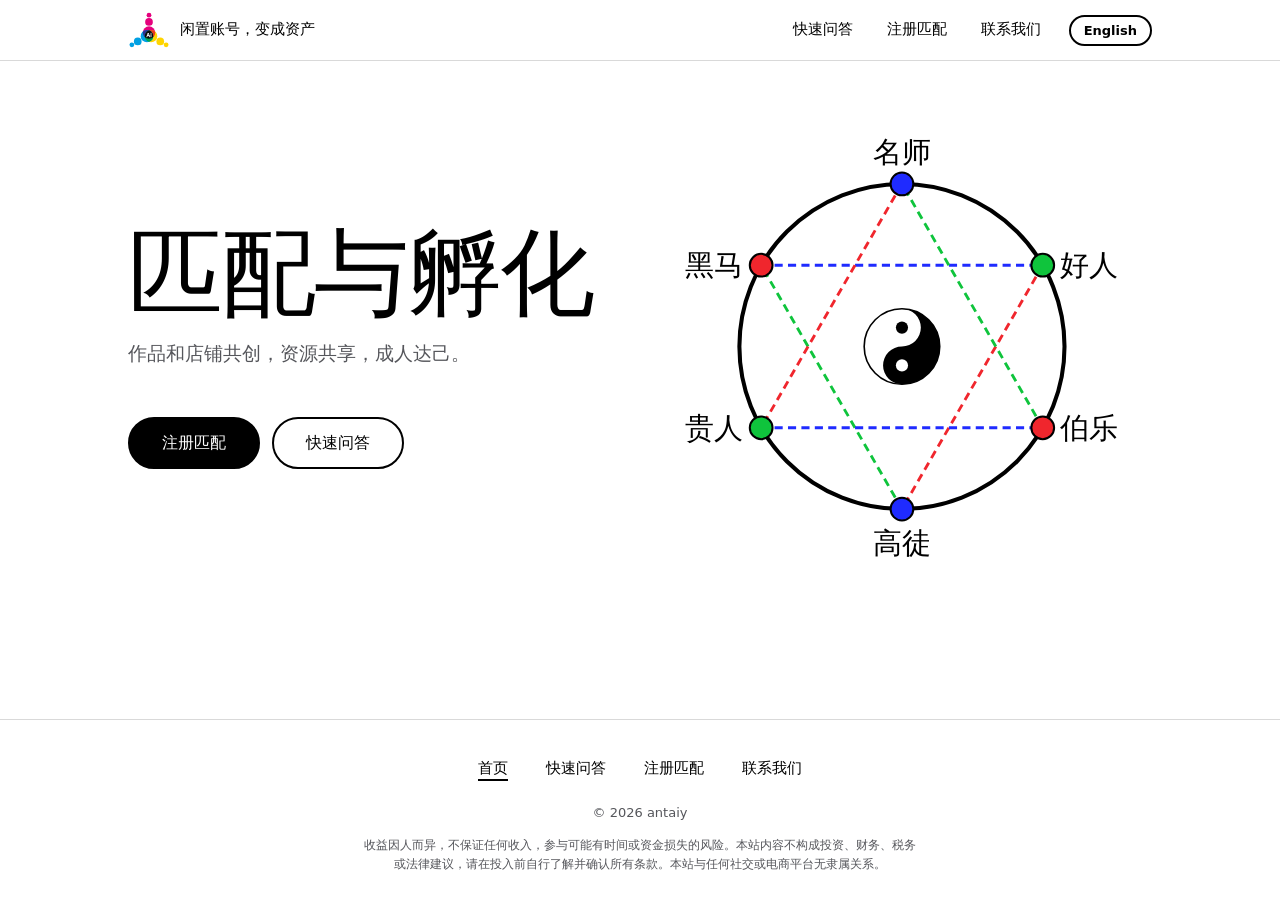
==== zh/index.html @ 9aca1061 "发布首页" ====
<!doctype html>
<html lang="zh-CN">
<head>
  <meta charset="utf-8">
  <meta name="viewport" content="width=device-width, initial-scale=1, viewport-fit=cover">
  <meta name="theme-color" content="#ffffff">
  <link rel="alternate" hreflang="en" href="https://www.antaiy.com/">
  <link rel="alternate" hreflang="zh-CN" href="https://www.antaiy.com/zh/">
  <link rel="alternate" hreflang="x-default" href="https://www.antaiy.com/">
  <meta name="description" content="名师遇见高徒，贵人遇见好人，黑马遇见伯乐。注册匹配，开始匹配与孵化。">
  <title>匹配与孵化｜闲置账号，变成资产</title>
  <link rel="stylesheet" href="../styles.css?v=11">
  <link rel="icon" href="/favicon.ico" sizes="any">
  <link rel="icon" type="image/png" href="/favicon.png">
  <link rel="apple-touch-icon" href="/apple-touch-icon.png">
  <script>document.documentElement.classList.add('js')</script>
</head>
<body>
  <header class="site-header">
    <div class="wrap bar">
      <a class="brand" href="index.html" aria-label="返回首页"><img class="mark-img" src="../antaiy-logo.svg?v=2" width="42" height="42" alt=""><span class="brand-text">闲置账号，变成资产</span></a>
      <div class="bar-right">
        <nav class="top-nav" aria-label="主导航">
        <a href="qa.html">快速问答</a>
        <a href="biaodan.html?type=match">注册匹配</a>
        <a href="biaodan.html?type=contact">联系我们</a>
      </nav>
        <a class="lang" href="../" hreflang="en" lang="en" aria-label="Switch to English">English</a>
      </div>
    </div>
  </header>

  <main>
    <section class="hero">
      <div class="wrap hero-grid">
        <div class="hero-title">
          <h1>匹配与孵化</h1>
          <p>作品和店铺共创，资源共享，成人达己。</p>
        </div>

        <figure class="hero-figure">
          <svg class="hex" id="hex" viewBox="-615 -545 1230 1090" role="img" aria-label="六角匹配图：名师与高徒、贵人与好人、黑马与伯乐，各由一条实线相连">
            <circle class="ring" r="400"/>

            <!-- 虚线：每条线的颜色取对面顶点的颜色 -->
            <g class="dashes">
              <line class="dash c-blue"  x1="-346.41" y1="-200" x2="346.41" y2="-200"/>
              <line class="dash c-red"   x1="346.41"  y1="-200" x2="0"      y2="400"/>
              <line class="dash c-green" x1="0"       y1="400"  x2="-346.41" y2="-200"/>
              <line class="dash c-red"   x1="0"       y1="-400" x2="-346.41" y2="200"/>
              <line class="dash c-blue"  x1="-346.41" y1="200"  x2="346.41" y2="200"/>
              <line class="dash c-green" x1="346.41"  y1="200"  x2="0"      y2="-400"/>
            </g>

            <!-- 太极：外层负责淡入，内层负责转动 -->
            <g class="taiji" transform="scale(1.66)">
              <g class="taiji-spin">
                <circle r="56" fill="#fff" stroke="#000" stroke-width="2.4"/>
                <path d="M0,-56 A56,56 0 0 1 0,56 A28,28 0 0 1 0,0 A28,28 0 0 0 0,-56 Z" fill="#000"/>
                <circle cx="0" cy="28" r="9" fill="#fff"/>
                <circle cx="0" cy="-28" r="9" fill="#000"/>
              </g>
            </g>

            <!-- 顶点和名称 -->
            <g class="node c-blue"><circle cx="0" cy="-400" r="28"/><text class="label" x="0" y="-455" text-anchor="middle">名师</text></g>
            <g class="node c-green"><circle cx="346.41" cy="-200" r="28"/><text class="label" x="390" y="-175" text-anchor="start">好人</text></g>
            <g class="node c-red"><circle cx="346.41" cy="200" r="28"/><text class="label" x="390" y="225" text-anchor="start">伯乐</text></g>
            <g class="node c-blue"><circle cx="0" cy="400" r="28"/><text class="label" x="0" y="509" text-anchor="middle">高徒</text></g>
            <g class="node c-green"><circle cx="-346.41" cy="200" r="28"/><text class="label" x="-390" y="225" text-anchor="end">贵人</text></g>
            <g class="node c-red"><circle cx="-346.41" cy="-200" r="28"/><text class="label" x="-390" y="-175" text-anchor="end">黑马</text></g>
          </svg>
        </figure>

        <div class="hero-cta">
          <a class="btn" href="biaodan.html?type=match">注册匹配</a>
          <a class="btn btn-ghost" href="qa.html">快速问答</a>
        </div>
      </div>
    </section>

  </main>

  <footer class="site-footer">
    <div class="wrap">
      <nav class="foot-nav" aria-label="底部导航">
        <a href="index.html" aria-current="page">首页</a>
        <a href="qa.html">快速问答</a>
        <a href="biaodan.html?type=match">注册匹配</a>
        <a href="biaodan.html?type=contact">联系我们</a>
      </nav>
      <p class="copy">© 2026 antaiy</p>
      <p class="disclaimer">收益因人而异，不保证任何收入，参与可能有时间或资金损失的风险。本站内容不构成投资、财务、税务或法律建议，请在投入前自行了解并确认所有条款。本站与任何社交或电商平台无隶属关系。</p>
    </div>
  </footer>

  <script>
    // 字体就绪后再开始动画，避免名称闪一下换字体；最多等 1.2 秒
    (function () {
      var hex = document.getElementById('hex');
      var ready = document.fonts && document.fonts.ready ? document.fonts.ready : Promise.resolve();
      Promise.race([ready, new Promise(function (r) { setTimeout(r, 1200); })]).then(function () {
        requestAnimationFrame(function () { requestAnimationFrame(function () { hex.classList.add('play'); }); });
      });
    })();
  </script>
</body>
</html>
---- styles.css ----
/* ============================================================
   统一样式表：index.html / qa.html / biaodan.html 共用
   颜色、字号、间距都在 :root 里改，其他地方尽量不要写死数值
   ============================================================ */

/* ---------- 字体 ----------
   不再下载网页字体，直接使用访客设备自带的中文字体：
   苹果设备 = 苹方，Windows = 微软雅黑，安卓 = 系统默认思源黑体。
   目录里的 font/ 文件夹已不再被引用，需要时可以重新启用。 */

/* ---------- 变量 ---------- */
:root {
  color-scheme: light;
  --paper: #ffffff;
  --ink: #000000;
  --grey: #55565b;
  --hair: #d9d9d9;
  --soft: #f3f3f1;

  /* 三组匹配的颜色，与六角图里的实线、顶点一致 */
  --blue: #1f2bff;   /* 师傅 · 徒弟 */
  --green: #0fc43c;  /* 贵人 · 凡人 */
  --red: #f0262d;    /* 伯乐 · 千里马 */

  --font: "PingFang SC", "Hiragino Sans GB", "Microsoft YaHei UI", "Microsoft YaHei", "Noto Sans CJK SC", "Noto Sans SC", "Source Han Sans SC", "WenQuanYi Micro Hei", system-ui, sans-serif;
  --gutter: clamp(20px, 5vw, 48px);
  --max: 1120px;
}

/* ---------- 基础 ---------- */
* { box-sizing: border-box; }
html { -webkit-text-size-adjust: 100%; scroll-behavior: smooth; }
body {
  display: flex;
  flex-direction: column;
  min-height: 100vh;
  min-height: 100dvh;
  margin: 0;
  background: var(--paper);
  color: var(--ink);
  font: 400 16px/1.7 var(--font);
  font-synthesis: none;
  text-rendering: optimizeLegibility;
  -webkit-font-smoothing: antialiased;
}
main { flex: 1; }
a { color: inherit; text-decoration: none; }
img, svg { max-width: 100%; }
:focus-visible { outline: 3px solid var(--blue); outline-offset: 3px; border-radius: 4px; }
.wrap { width: 100%; max-width: var(--max); margin-inline: auto; padding-inline: var(--gutter); }

/* ---------- 顶部导航 ---------- */
.site-header {
  position: sticky;
  top: 0;
  z-index: 20;
  padding-top: env(safe-area-inset-top);
  border-bottom: 1px solid var(--hair);
  background: rgba(255, 255, 255, .92);
  -webkit-backdrop-filter: saturate(1.4) blur(10px);
  backdrop-filter: saturate(1.4) blur(10px);
}
.bar { display: flex; align-items: center; justify-content: space-between; gap: 16px; min-height: 60px; }
.brand { display: inline-flex; align-items: center; gap: 10px; font-size: 15px; font-weight: 700; white-space: nowrap; }
.mark { display: grid; place-items: center; width: 30px; height: 30px; border-radius: 50%; background: var(--ink); color: #fff; font-size: 15px; font-weight: 700; }
.top-nav { display: flex; gap: clamp(16px, 3vw, 34px); font-size: 15px; font-weight: 500; }
.top-nav a { position: relative; padding: 12px 0; }
.top-nav a::after { content: ""; position: absolute; right: 0; bottom: 7px; left: 0; height: 2px; background: var(--ink); transform: scaleX(0); transition: transform .2s ease; }
.top-nav a:hover::after, .top-nav a[aria-current="page"]::after { transform: scaleX(1); }
.top-nav a[aria-current="page"] { font-weight: 700; }

/* ---------- 底部导航 ---------- */
.site-footer { padding: 26px 0 calc(26px + env(safe-area-inset-bottom)); border-top: 1px solid var(--hair); }
.foot-nav { display: flex; flex-wrap: wrap; justify-content: center; gap: 4px 30px; font-size: 15px; font-weight: 500; }
.foot-nav a { padding: 10px 4px; }
.foot-nav a:hover { text-decoration: underline; text-underline-offset: 6px; }
.foot-nav a[aria-current="page"] { font-weight: 700; text-decoration: underline; text-decoration-thickness: 2px; text-underline-offset: 6px; }
.copy { margin: 10px 0 0; color: var(--grey); font-size: 13px; text-align: center; }

/* ---------- 按钮（圆形语言，与顶点呼应） ---------- */
.btn {
  display: inline-flex; align-items: center; justify-content: center;
  min-height: 52px; padding: 0 32px;
  border: 2px solid var(--ink); border-radius: 999px;
  background: var(--ink); color: #fff;
  font: 700 16px/1 var(--font);
  cursor: pointer;
  transition: background .2s ease, color .2s ease;
}
.btn:hover { background: #fff; color: var(--ink); }
.btn-ghost { background: transparent; color: var(--ink); }
.btn-ghost:hover { background: var(--ink); color: #fff; }
.btn-block { width: 100%; }
.btn:disabled { opacity: .5; cursor: not-allowed; }

/* ---------- 通用标题 ---------- */
.page-title { margin: 0 0 14px; font-size: clamp(44px, 9vw, 80px); font-weight: 800; line-height: 1.08; letter-spacing: -.02em; }
.page-intro { max-width: 26em; margin: 0; color: var(--grey); font-size: clamp(16px, 2vw, 18px); }

/* ---------- 首页：首屏 ---------- */
.hero { padding-block: clamp(24px, 5vw, 64px) clamp(36px, 7vw, 88px); }
.hero-grid {
  display: grid;
  gap: 20px;
  grid-template-areas: "title" "figure" "cta";
}
.hero-title { grid-area: title; }
.hero-title h1 { margin: 0 0 14px; font-size: clamp(46px, 15vw, 64px); font-weight: 800; line-height: 1.05; letter-spacing: -.02em; }
.hero-title p { max-width: 20em; margin: 0; color: var(--grey); font-size: clamp(16px, 2.2vw, 19px); }
.hero-figure { grid-area: figure; justify-self: center; width: 100%; max-width: 540px; margin: 0; }
.hero-cta { grid-area: cta; display: flex; flex-wrap: wrap; gap: 12px; }
.hero-cta .btn { flex: 1 1 160px; }

/* ---------- 六角匹配图 ---------- */
.hex { display: block; width: 100%; height: auto; overflow: visible; }
.hex .ring { fill: none; stroke: var(--ink); stroke-width: 10; }
.hex .dash { fill: none; stroke-width: 7; stroke-dasharray: 20 13; }
.hex .solid { fill: none; stroke-width: 8; stroke-dasharray: 800; stroke-dashoffset: 0; } /* 每条实线长 800 */
.hex .node circle { stroke: var(--ink); stroke-width: 5; }
.hex .label { fill: var(--ink); font-family: var(--font); font-size: 72px; font-weight: 800; }
.hex .taiji-spin { transform-box: fill-box; transform-origin: 50% 50%; }
.hex .logo-spin { transform-box: view-box; transform-origin: 0 0; }
.c-blue { --c: var(--blue); }
.c-green { --c: var(--green); }
.c-red { --c: var(--red); }
.hex .dash, .hex .solid { stroke: var(--c); }
.hex .node circle { fill: var(--c); }

/* 出场顺序：顶点和实线 → 外圆、虚线、太极 → 太极开始转动。
   只有 JS 可用时才先隐藏，没有 JS 就直接显示完整图。 */
.js .hex .solid { stroke-dashoffset: 800; }
.js .hex .node, .js .hex .ring, .js .hex .dash, .js .hex .taiji { opacity: 0; }
.js .hex.play .solid { stroke-dashoffset: 0; transition: stroke-dashoffset 1.6s cubic-bezier(.6, 0, .2, 1) .5s; }
.js .hex.play .node { opacity: 1; transition: opacity 1.2s ease .3s; }
.js .hex.play .ring, .js .hex.play .dash, .js .hex.play .taiji { opacity: 1; transition: opacity 1.6s ease 2.3s; }
.js .hex.play .taiji-spin, .js .hex.play .logo-spin { animation: spin 16s linear 4.2s infinite; }
@keyframes spin { to { transform: rotate(360deg); } }

/* ---------- 快速问答页 ---------- */
.page-head { padding-block: clamp(32px, 7vw, 80px) clamp(24px, 4vw, 48px); }
.qa-section { padding-bottom: clamp(48px, 8vw, 104px); }
.qa-list { border-top: 2px solid var(--ink); }
.qa-item { display: grid; gap: 8px; padding: 24px 0; border-bottom: 1px solid var(--hair); }
.qa-q { margin: 0; font-size: 18px; font-weight: 700; line-height: 1.55; }
.qa-a { margin: 0; color: var(--grey); font-size: 16px; }

/* ---------- 表单页（样式统一，提交逻辑在 biaodan.html 的脚本里，别动） ---------- */
.form-page { display: grid; gap: clamp(24px, 5vw, 64px); padding-block: clamp(32px, 7vw, 80px) clamp(48px, 8vw, 104px); }
.form { display: grid; gap: 22px; }
.form label { display: block; margin-bottom: 8px; font-size: 15px; font-weight: 700; }
.form .required { margin-left: 3px; color: var(--red); }
.form input, .form select, .form textarea {
  width: 100%; padding: 14px 16px;
  border: 2px solid var(--ink); border-radius: 14px;
  background: #fff; color: var(--ink);
  font: 400 16px/1.5 var(--font); /* 16px 可避免 iPhone 聚焦时自动放大 */
  transition: border-color .2s ease;
}
.form input:focus, .form select:focus, .form textarea:focus { border-color: var(--blue); outline: 3px solid color-mix(in srgb, var(--blue) 25%, transparent); outline-offset: 2px; }
.form select {
  padding-right: 44px; appearance: none; -webkit-appearance: none;
  background: #fff url("data:image/svg+xml,%3Csvg xmlns='http://www.w3.org/2000/svg' width='14' height='9' viewBox='0 0 14 9'%3E%3Cpath d='M1 1.5l6 6 6-6' fill='none' stroke='%23000' stroke-width='2'/%3E%3C/svg%3E") no-repeat right 16px center;
}
.form textarea { min-height: 130px; resize: vertical; }
.form .upload-box { display: block; margin: 0; padding: 22px; border: 2px dashed var(--ink); border-radius: 14px; background: var(--soft); text-align: center; font-weight: 400; cursor: pointer; transition: border-color .2s ease; }
.form .upload-box:hover { border-color: var(--blue); }
.upload-box input { display: none; }
.upload-text { font-weight: 700; }
.upload-hint { margin-top: 6px; color: var(--grey); font-size: 13px; }
.preview-container { display: none; margin-top: 14px; }
.preview-container img { max-width: 100%; max-height: 220px; border: 1px solid var(--hair); border-radius: 12px; object-fit: contain; }
.file-name { margin-top: 6px; color: var(--grey); font-size: 13px; word-break: break-all; }
.remove-image { margin-top: 10px; padding: 8px 16px; border: 2px solid var(--red); border-radius: 999px; background: #fff; color: var(--red); font: 700 13px/1 var(--font); cursor: pointer; }
.status-msg { display: none; margin-top: 14px; font-size: 15px; font-weight: 500; text-align: center; }
.status-msg.success { color: #0a7a28; }
.status-msg.error { color: #c4161c; }

/* ---------- 回到顶部（右下角；离开页面顶部后出现，回到顶部时隐藏） ---------- */
.to-top {
  position: fixed; z-index: 30;
  right: max(16px, env(safe-area-inset-right));
  bottom: calc(18px + env(safe-area-inset-bottom));
  display: grid; place-items: center;
  width: 52px; height: 52px; padding: 0;
  border: 2px solid var(--ink); border-radius: 50%;
  background: var(--ink); color: #fff;
  cursor: pointer;
  opacity: 0; visibility: hidden; transform: translateY(8px);
  transition: opacity .25s ease, transform .25s ease, visibility .25s, background .2s ease, color .2s ease;
}
.to-top.is-visible { opacity: 1; visibility: visible; transform: none; }
.to-top:hover { background: #fff; color: var(--ink); }
.to-top svg { display: block; }

/* ---------- 平板 / 电脑 ---------- */
@media (min-width: 880px) {
  .hero-grid {
    grid-template-columns: minmax(0, 1fr) minmax(0, 1.05fr);
    grid-template-areas: "title figure" "cta figure";
    column-gap: 48px;
    align-content: center;
  }
  .hero-title { align-self: end; padding-bottom: 28px; }
  .hero-title h1 { font-size: clamp(56px, 7.4vw, 96px); }
  .hero-cta { align-self: start; }
  .hero-cta .btn { flex: 0 0 auto; }
  /* 问答：左列问题、右列回答，各自固定宽度，所有行统一在这个宽度内换行 */
  .qa-item { grid-template-columns: 280px minmax(0, 1fr); gap: 48px; padding: 30px 0; }
  .qa-q { max-width: 14em; text-wrap: balance; } /* balance：多行时各行长度尽量均匀，避免末行只剩一两个字 */
  .qa-a { max-width: none; text-wrap: pretty; } /* 回答随屏幕宽度自动换行 */
  .form-page { grid-template-columns: minmax(0, 5fr) minmax(0, 6fr); align-items: start; }
}

/* ---------- 手机 / 平板竖屏：各页标题和一句话居中（首页、快速问答、注册匹配、联系我们） ---------- */
@media (max-width: 879px) {
  .hero-title, .page-head, .form-intro { text-align: center; }
  /* 说明文字：整段居中，但换行后每一行左对齐（一行就能放下时看起来仍是居中） */
  .hero-title p, .page-intro { width: fit-content; margin-inline: auto; text-align: left; }
}

/* ---------- 手机 ---------- */
@media (max-width: 520px) {
  .brand-text { display: none; }
  .top-nav { gap: 22px; }
  .foot-nav { display: grid; grid-template-columns: repeat(4, 1fr); gap: 0; text-align: center; }
}

/* ---------- 减少动态效果 ---------- */
/* 手机开了「减弱动态效果」时：出场的淡入和画线仍然播放，只停掉持续旋转和平滑滚动 */
@media (prefers-reduced-motion: reduce) {
  html { scroll-behavior: auto; }
  .js .hex.play .taiji-spin, .js .hex.play .logo-spin { animation: none; }
  .top-nav a::after, .to-top { transition: none; }
}

/* ============================================================
   语言切换（中文 / English）与英文版排版
   英文放在网站根目录，中文放在 zh/ 文件夹；右上角的 .lang 按钮互相跳转
   ============================================================ */
.bar-right { display: flex; align-items: center; gap: clamp(14px, 2.5vw, 28px); }
.lang {
  padding: 7px 13px;
  border: 2px solid var(--ink); border-radius: 999px;
  font-size: 13px; font-weight: 700; line-height: 1; white-space: nowrap;
  transition: background .2s ease, color .2s ease;
}
.lang:hover { background: var(--ink); color: #fff; }

/* 英文字体用各系统自带的拉丁字体；英文词更长，标题字号略小 */
html[lang="en"] { --font: -apple-system, BlinkMacSystemFont, "Segoe UI", Roboto, "Helvetica Neue", Arial, system-ui, sans-serif; }
html[lang="en"] body { line-height: 1.65; }
html[lang="en"] .hero-title h1 { font-size: clamp(40px, 11.5vw, 56px); letter-spacing: -.03em; }
html[lang="en"] .hero-title p, html[lang="en"] .page-intro { max-width: 30em; }
html[lang="en"] .page-title { font-size: clamp(38px, 8.5vw, 64px); letter-spacing: -.03em; }
html[lang="en"] .hex .label { font-size: 62px; }
@media (min-width: 880px) {
  html[lang="en"] .hero-title h1 { font-size: clamp(48px, 5.6vw, 84px); }
  html[lang="en"] .qa-item { grid-template-columns: 340px minmax(0, 1fr); }
  html[lang="en"] .qa-q { max-width: none; }
  html[lang="en"] .qa-a { max-width: none; }
}
@media (max-width: 520px) {
  .bar-right { gap: 12px; }
  .top-nav { gap: 14px; font-size: 14px; }
  .lang { padding: 6px 11px; }
}
@media (max-width: 520px) {
  html[lang="en"] .btn { padding: 0 20px; font-size: 15px; white-space: nowrap; }
}

/* ---------- 合规提示：页脚免责声明、表单说明 ---------- */
.disclaimer { max-width: 46em; margin: 12px auto 0; color: var(--grey); font-size: 12px; line-height: 1.6; text-align: center; }
.form-note { margin: 0; color: var(--grey); font-size: 13px; line-height: 1.6; }

.mark-img { display: block; width: 42px; height: 42px; flex: none; }
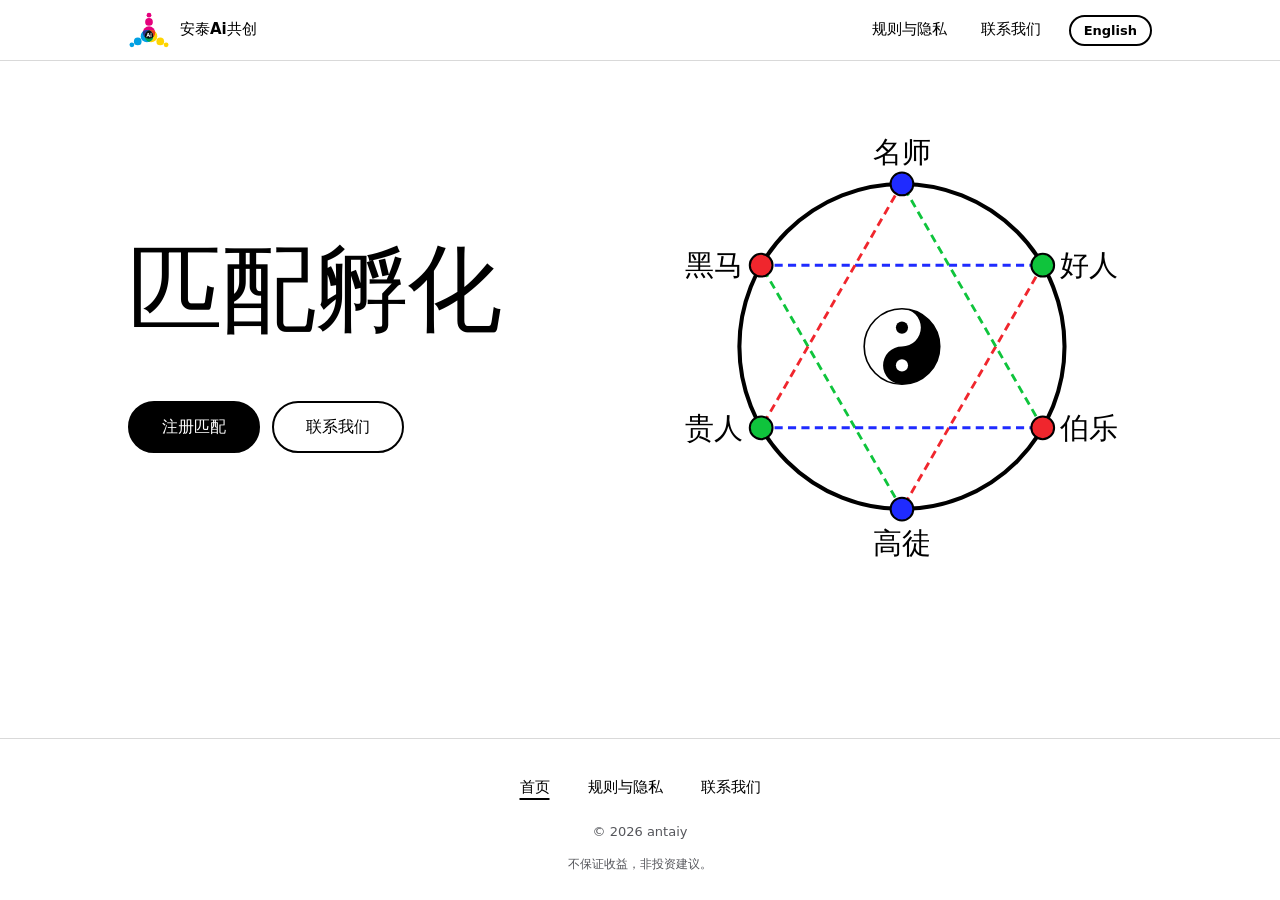
==== commit 9e9a4b6b: "发布" ====
--- a/zh/index.html
+++ b/zh/index.html
@@ -7,9 +7,9 @@
   <link rel="alternate" hreflang="en" href="https://www.antaiy.com/">
   <link rel="alternate" hreflang="zh-CN" href="https://www.antaiy.com/zh/">
   <link rel="alternate" hreflang="x-default" href="https://www.antaiy.com/">
-  <meta name="description" content="名师遇见高徒，贵人遇见好人，黑马遇见伯乐。注册匹配，开始匹配与孵化。">
-  <title>匹配与孵化｜闲置账号，变成资产</title>
-  <link rel="stylesheet" href="../styles.css?v=11">
+  <meta name="description" content="匹配孵化。">
+  <title>安泰Ai共创｜匹配孵化</title>
+  <link rel="stylesheet" href="../styles.css?v=28">
   <link rel="icon" href="/favicon.ico" sizes="any">
   <link rel="icon" type="image/png" href="/favicon.png">
   <link rel="apple-touch-icon" href="/apple-touch-icon.png">
@@ -18,12 +18,11 @@
 <body>
   <header class="site-header">
     <div class="wrap bar">
-      <a class="brand" href="index.html" aria-label="返回首页"><img class="mark-img" src="../antaiy-logo.svg?v=2" width="42" height="42" alt=""><span class="brand-text">闲置账号，变成资产</span></a>
+      <a class="brand" href="index.html" aria-label="返回首页"><img class="mark-img" src="../antaiy-logo.svg?v=2" width="42" height="42" alt=""><span class="brand-text">安泰Ai共创</span></a>
       <div class="bar-right">
         <nav class="top-nav" aria-label="主导航">
-        <a href="qa.html">快速问答</a>
-        <a href="biaodan.html?type=match">注册匹配</a>
-        <a href="biaodan.html?type=contact">联系我们</a>
+        <a href="rules.html">规则与隐私</a>
+        <a href="contact.html">联系我们</a>
       </nav>
         <a class="lang" href="../" hreflang="en" lang="en" aria-label="Switch to English">English</a>
       </div>
@@ -34,12 +33,11 @@
     <section class="hero">
       <div class="wrap hero-grid">
         <div class="hero-title">
-          <h1>匹配与孵化</h1>
-          <p>作品和店铺共创，资源共享，成人达己。</p>
+          <h1><span>匹配</span><span>孵化</span></h1>
         </div>
 
         <figure class="hero-figure">
-          <svg class="hex" id="hex" viewBox="-615 -545 1230 1090" role="img" aria-label="六角匹配图：名师与高徒、贵人与好人、黑马与伯乐，各由一条实线相连">
+          <svg class="hex" id="hex" viewBox="-615 -545 1230 1090" role="img" aria-label="六角匹配图：名师与高徒、贵人与好人、黑马与伯乐，两两匹配">
             <circle class="ring" r="400"/>
 
             <!-- 虚线：每条线的颜色取对面顶点的颜色 -->
@@ -73,8 +71,8 @@
         </figure>
 
         <div class="hero-cta">
-          <a class="btn" href="biaodan.html?type=match">注册匹配</a>
-          <a class="btn btn-ghost" href="qa.html">快速问答</a>
+          <a class="btn" href="biaodan.html">注册匹配</a>
+          <a class="btn btn-ghost" href="contact.html">联系我们</a>
         </div>
       </div>
     </section>
@@ -83,14 +81,13 @@
 
   <footer class="site-footer">
     <div class="wrap">
-      <nav class="foot-nav" aria-label="底部导航">
+      <nav class="foot-nav" aria-label="页脚导航">
         <a href="index.html" aria-current="page">首页</a>
-        <a href="qa.html">快速问答</a>
-        <a href="biaodan.html?type=match">注册匹配</a>
-        <a href="biaodan.html?type=contact">联系我们</a>
+        <a href="rules.html">规则与隐私</a>
+        <a href="contact.html">联系我们</a>
       </nav>
       <p class="copy">© 2026 antaiy</p>
-      <p class="disclaimer">收益因人而异，不保证任何收入，参与可能有时间或资金损失的风险。本站内容不构成投资、财务、税务或法律建议，请在投入前自行了解并确认所有条款。本站与任何社交或电商平台无隶属关系。</p>
+      <p class="disclaimer">不保证收益，非投资建议。</p>
     </div>
   </footer>
 
--- a/styles.css
+++ b/styles.css
@@ -140,9 +140,13 @@
 .page-head { padding-block: clamp(32px, 7vw, 80px) clamp(24px, 4vw, 48px); }
 .qa-section { padding-bottom: clamp(48px, 8vw, 104px); }
 .qa-list { border-top: 2px solid var(--ink); }
+/* 规则与隐私、联系我们页没有大标题了，不再画标题下面的粗黑线（弹窗里的列表不受影响） */
+.qa-section .qa-list { border-top: 0; }
 .qa-item { display: grid; gap: 8px; padding: 24px 0; border-bottom: 1px solid var(--hair); }
 .qa-q { margin: 0; font-size: 18px; font-weight: 700; line-height: 1.55; }
 .qa-a { margin: 0; color: var(--grey); font-size: 16px; }
+.contact-link { color: var(--ink); font-weight: 600; text-decoration: underline; text-underline-offset: 5px; text-decoration-thickness: 1px; overflow-wrap: anywhere; }
+.contact-link:hover { text-decoration-thickness: 2px; }
 
 /* ---------- 表单页（样式统一，提交逻辑在 biaodan.html 的脚本里，别动） ---------- */
 .form-page { display: grid; gap: clamp(24px, 5vw, 64px); padding-block: clamp(32px, 7vw, 80px) clamp(48px, 8vw, 104px); }
@@ -222,7 +226,7 @@
 @media (max-width: 520px) {
   .brand-text { display: none; }
   .top-nav { gap: 22px; }
-  .foot-nav { display: grid; grid-template-columns: repeat(4, 1fr); gap: 0; text-align: center; }
+  .foot-nav { display: grid; grid-template-columns: repeat(3, 1fr); gap: 0; text-align: center; }
 }
 
 /* ---------- 减少动态效果 ---------- */
@@ -249,12 +253,12 @@
 /* 英文字体用各系统自带的拉丁字体；英文词更长，标题字号略小 */
 html[lang="en"] { --font: -apple-system, BlinkMacSystemFont, "Segoe UI", Roboto, "Helvetica Neue", Arial, system-ui, sans-serif; }
 html[lang="en"] body { line-height: 1.65; }
-html[lang="en"] .hero-title h1 { font-size: clamp(40px, 11.5vw, 56px); letter-spacing: -.03em; }
+html[lang="en"] .hero-title h1 { font-size: clamp(30px, 9.2vw, 52px); letter-spacing: -.03em; }
 html[lang="en"] .hero-title p, html[lang="en"] .page-intro { max-width: 30em; }
 html[lang="en"] .page-title { font-size: clamp(38px, 8.5vw, 64px); letter-spacing: -.03em; }
 html[lang="en"] .hex .label { font-size: 62px; }
 @media (min-width: 880px) {
-  html[lang="en"] .hero-title h1 { font-size: clamp(48px, 5.6vw, 84px); }
+  html[lang="en"] .hero-title h1 { font-size: clamp(44px, 4.3vw, 64px); }
   html[lang="en"] .qa-item { grid-template-columns: 340px minmax(0, 1fr); }
   html[lang="en"] .qa-q { max-width: none; }
   html[lang="en"] .qa-a { max-width: none; }
@@ -273,3 +277,62 @@
 .form-note { margin: 0; color: var(--grey); font-size: 13px; line-height: 1.6; }
 
 .mark-img { display: block; width: 42px; height: 42px; flex: none; }
+
+/* Session ID：长串自动换行，等宽字体，点选即可复制 */
+.session-id{font-family:ui-monospace,SFMono-Regular,Menlo,Consolas,monospace;font-size:.92rem;word-break:break-all;overflow-wrap:anywhere;user-select:all;-webkit-user-select:all}
+.session-dl{margin-top:.5rem}
+
+/* 注册匹配：今日收款地址 */
+.pay-row { display: flex; gap: 10px; align-items: stretch; }
+.pay-address { flex: 1; min-width: 0; padding: 12px 14px; border: 2px solid var(--ink); border-radius: 12px; background: var(--soft); font-family: ui-monospace, SFMono-Regular, Menlo, Consolas, monospace; font-size: 14px; line-height: 1.5; word-break: break-all; overflow-wrap: anywhere; user-select: all; -webkit-user-select: all; }
+.copy-btn { flex: none; padding: 0 18px; border: 2px solid var(--ink); border-radius: 12px; background: #fff; color: var(--ink); font: inherit; font-weight: 700; cursor: pointer; }
+.copy-btn:hover { border-color: var(--blue); }
+#pay-box .form-note { margin-top: 10px; }
+
+/* 联系我们：每项后的复制按钮 */
+.contact-row { display: flex; align-items: center; justify-content: flex-start; gap: 10px; }
+.contact-row > :last-child { min-width: 0; }
+.qa-item-session .contact-row { align-items: flex-start; }
+.qa-q-sub { font-size: 15px; font-weight: 400; color: var(--grey); }
+.qa-q-sub .contact-link { font-weight: 500; }
+.copy-sm { padding: 6px 14px; min-height: 36px; border-radius: 10px; font-size: 14px; line-height: 1.4; }
+
+/* 桌面双栏时，Session 的说明行跟 ID 一起放在右栏 */
+@media (min-width: 880px) {
+  .qa-item-session { row-gap: 6px; }
+  .qa-item-session .session-dl { grid-column: 2; margin-top: 0; }
+}
+.qa-item-session .session-id { padding-top: 7px; }
+
+/* 防刷蜜罐：人看不见，机器人会填 */
+.hp-field { position: absolute; left: -9999px; top: auto; width: 1px; height: 1px; overflow: hidden; }
+
+/* 注册匹配：不退不换提示与勾选同意 */
+.pay-warn { margin-top: 10px; }
+.pay-warn strong { color: var(--red); }
+.form .consent { display: flex; gap: 10px; align-items: flex-start; margin-top: 12px; font-size: 14px; line-height: 1.6; cursor: pointer; }
+.form .consent input { width: 20px; height: 20px; min-height: 0; margin: 2px 0 0; padding: 0; flex: none; accent-color: var(--ink); }
+.consent a { text-decoration: underline; text-underline-offset: 3px; }
+
+/* 规则与隐私弹窗（注册页） */
+.rules-modal { position: fixed; inset: 0; z-index: 100; display: flex; align-items: center; justify-content: center; padding: 16px; background: rgba(0, 0, 0, .45); }
+.rules-modal[hidden] { display: none; }
+.rules-card { display: flex; flex-direction: column; width: min(560px, 100%); max-height: min(86vh, 720px); background: #fff; border-radius: 16px; overflow: hidden; }
+.rules-head { display: flex; align-items: center; justify-content: space-between; padding: 12px 12px 12px 20px; border-bottom: 1px solid var(--hair); }
+.rules-head h2 { margin: 0; font-size: 18px; }
+.rules-close { width: 40px; height: 40px; border: 0; background: none; font-size: 28px; line-height: 1; cursor: pointer; color: var(--ink); }
+.rules-body { overflow-y: auto; -webkit-overflow-scrolling: touch; padding: 4px 20px 20px; }
+.rules-body .qa-item { display: grid; grid-template-columns: 1fr; gap: 6px; padding: 16px 0; }
+/* 英文页的两栏规则优先级更高，弹窗里要单独压回一栏，否则正文被挤成窄窄一条 */
+html[lang] .rules-body .qa-item { grid-template-columns: 1fr; gap: 6px; padding: 16px 0; }
+html[lang] .rules-body .qa-q, html[lang] .rules-body .qa-a { max-width: none; }
+.rules-body .qa-q { max-width: none; font-size: 16px; }
+.rules-body .qa-a { font-size: 15px; }
+.rules-agree { margin-top: 18px; }
+.rules-agree:disabled { background: #bdbdbd; border-color: #bdbdbd; color: #fff; opacity: 1; }
+
+/* 首页标题“注册、验证、匹配”：按词换行，不在词中间断开 */
+.hero-title h1 span { display: inline-block; }
+
+/* 只给读屏软件和搜索引擎看的标题 */
+.sr-only { position: absolute; width: 1px; height: 1px; margin: -1px; padding: 0; overflow: hidden; clip: rect(0 0 0 0); white-space: nowrap; border: 0; }
